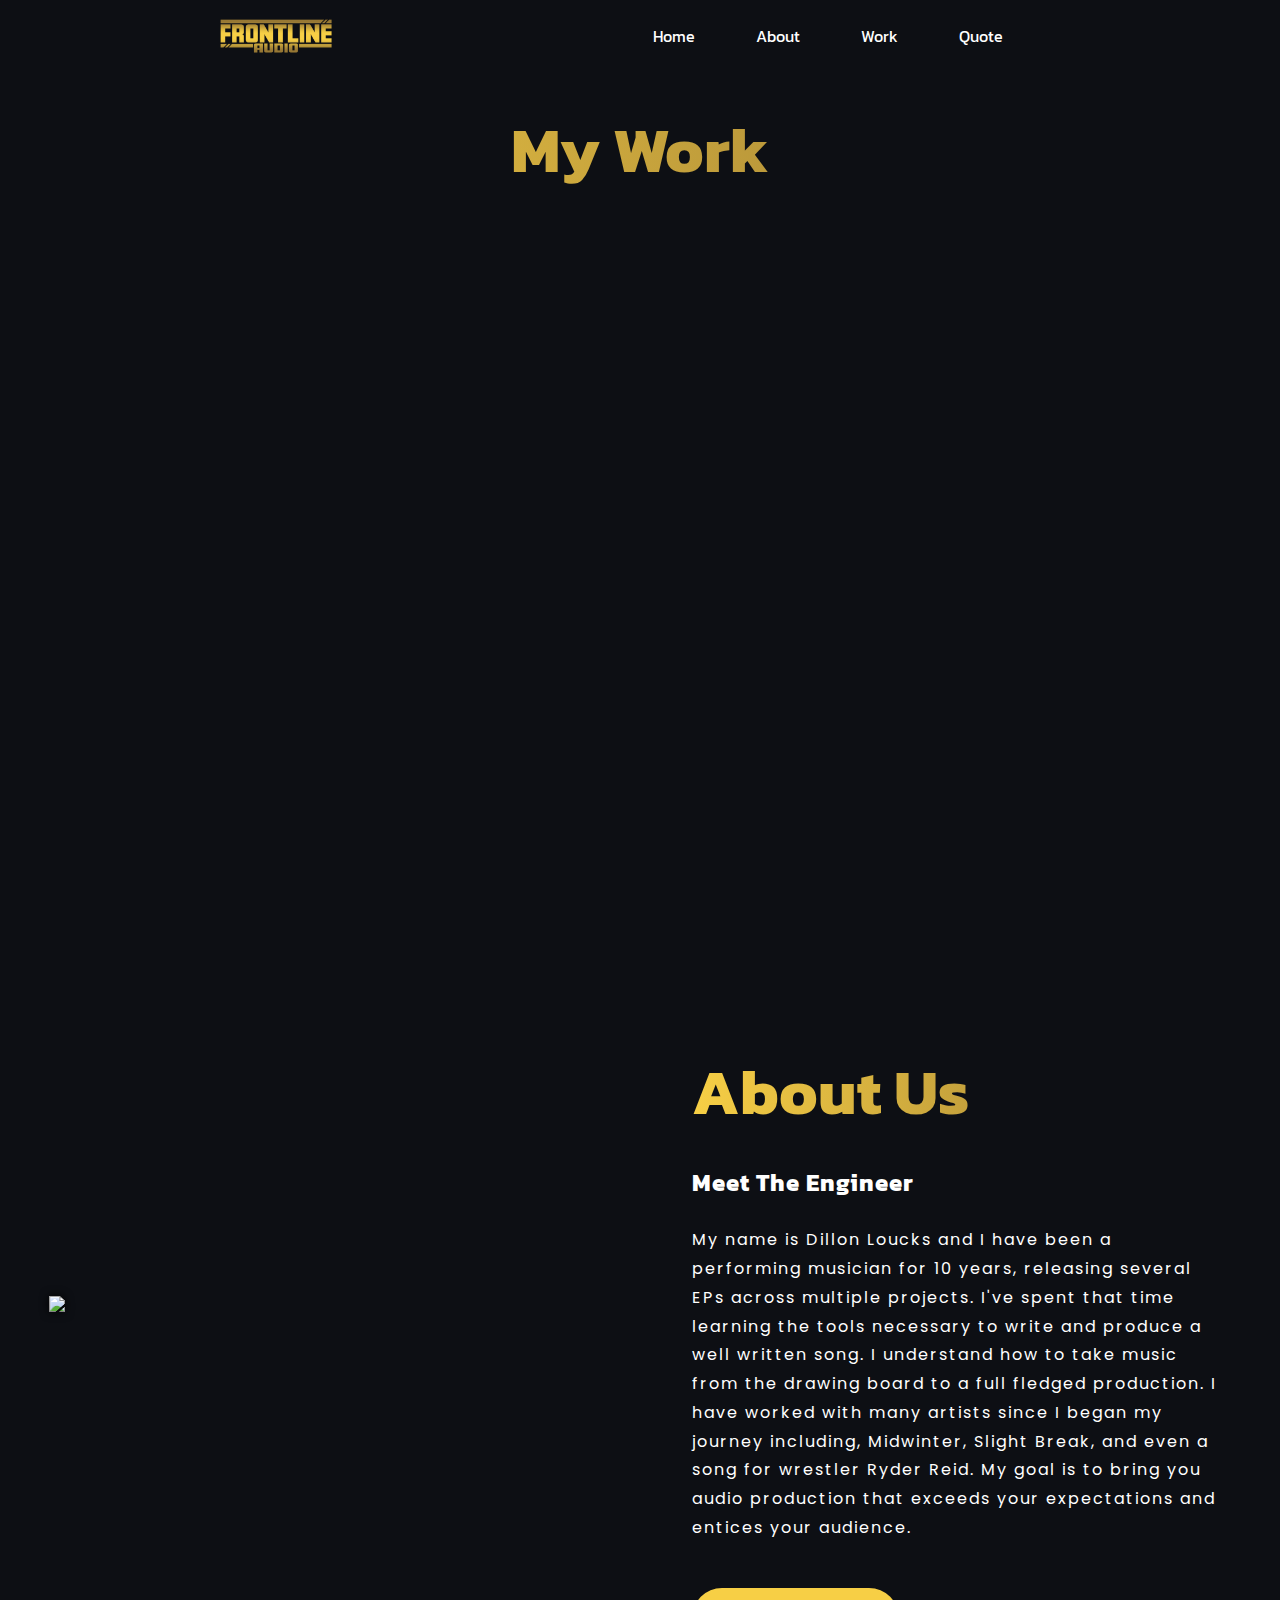
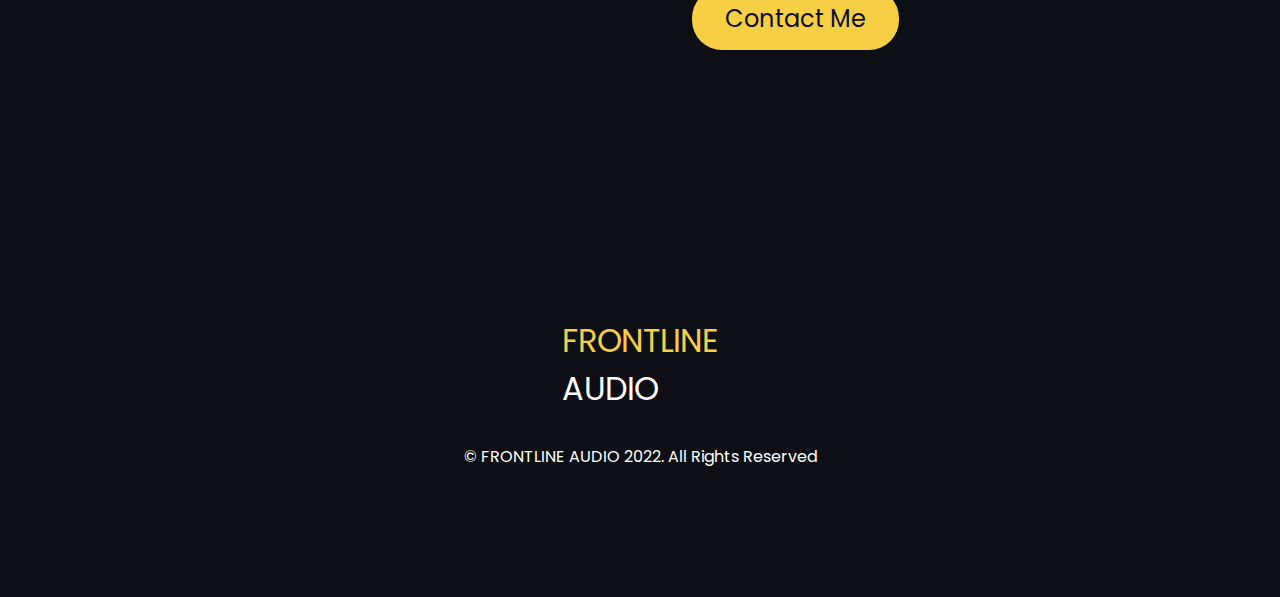
==== index.html @ 7cd92066 "I lied, another commit now I am done gn" ====
<!DOCTYPE html>
<html lang="en">
<head>
    <meta charset="UTF-8">
    <meta http-equiv="X-UA-Compatible" content="IE=edge">
    <meta name="viewport" content="width=device-width, initial-scale=1.0">
    <link rel="preconnect" href="https://fonts.googleapis.com">
    <link rel="preconnect" href="https://fonts.gstatic.com" crossorigin>
    <link href="https://fonts.googleapis.com/css2?family=Kanit:wght@600&family=Poppins:wght@600&display=swap" rel="stylesheet">
    <script src="https://kit.fontawesome.com/f3080e470c.js" crossorigin="anonymous"></script>
    <link rel="stylesheet" href="styles.css">
    <title>FRONTLINE AUDIO</title>
</head>
<body>

<div class="siteWrapper">

    <!-- NAVIGATION BAR -->
    <nav>
        <div class="logo">
            <img src="img/Logo-Gold.png" alt=""> 
        </div>
        <ul class="nav-links">
            <li><a href="#">Home</a></li>
            <li><a href="#">About</a></li>
            <li><a href="#">Work</a></li>
            <li><a href="#">Quote</a></li>
        </ul>
        <div class="burger">
            <div class="line1"></div>
            <div class="line2"></div>
            <div class="line3"></div>
        </div>
    </nav>

    <!-- WORK SECTION -->

    <section class="work">
        <div class="work-content">
            
            <div class="work-text">
                <h1>My Work</h1>
                <iframe width="560" height="315" src="https://www.youtube.com/embed/bazjl65GrHU" title="YouTube video player" frameborder="0" allow="accelerometer; autoplay; clipboard-write; encrypted-media; gyroscope; picture-in-picture" allowfullscreen></iframe>
                <iframe width="560" height="315" src="https://www.youtube.com/embed/kxU5h0COSYU" title="YouTube video player" frameborder="0" allow="accelerometer; autoplay; clipboard-write; encrypted-media; gyroscope; picture-in-picture" allowfullscreen></iframe>            
                <br>
                <iframe width="560" height="315" src="https://www.youtube.com/embed/M-7FI4ptH1g" title="YouTube video player" frameborder="0" allow="accelerometer; autoplay; clipboard-write; encrypted-media; gyroscope; picture-in-picture" allowfullscreen></iframe>
            </div> 
  
        </div>
    </section>





    
    <!-- ABOUT SECTION -->

    <section class="about">
        <div class="about-content">
            <img src="img/Headshot.png"> 
            <div class="about-text">
                <h1>About Us</h1>
                <h5>Meet The Engineer</h5>
                <p>My name is Dillon Loucks and I have been a performing musician for 10 years, releasing several EPs across multiple projects. I've spent that time learning the tools necessary to write and produce a well written song. I understand how to take music from the drawing board to a full fledged production. I have worked with many artists since I began my journey including, Midwinter, Slight Break, and even a song for wrestler Ryder Reid. My goal is to bring you audio production that exceeds your expectations and entices your audience.</p>
                <button class="contact-me">Contact Me</button>
            </div>
        </div>
    </section>





    <!-- FOOTER SECTION -->


    <div class="footer__container">

        <section class="social__media">
            <div class="social__media--wrap">
                <div class="footer__logo">
                    <a href="/" id="footerLogoFrontline">FRONTLINE</a>  
                    <a href="/" id="footerLogoAudio">AUDIO</a>
                </div>
                <p class="website__rights">© FRONTLINE AUDIO 2022. All Rights Reserved</p>
                <div class="social__icons">
                    <a href="/" class="social__icon--link" target="_blank">
                        <i class="fab fa-facebook"></i>
                    </a>
                    <a href="/" class="social__icon--link" target="_blank">
                        <i class="fab fa-instagram"></i>
                    </a>
                    <a href="/" class="social__icon--link" target="_blank">
                        <i class="fab fa-twitter"></i>
                    </a>
                </div>
            </div>
        </section>
    </div>




    <!-- <section class="footer">
        <div class="footer-content">
            <div class="footer-text">
                <div class="footerLogo">
                    <a href="/" id="footerLogo">FRONTLINE AUDIO</a>
                </div>
    
                <p class="website__rights">© FRONTLINE AUDIO 2022. All Rights Reserved</p>
    
                <div class="social__icons">
                    <a href="/" class="social__icon--link" target="_blank">
                        <i class="fab fa-facebook"></i>
                    </a>
                    <a href="/" class="social__icon--link" target="_blank">
                        <i class="fab fa-instagram"></i>
                    </a>
                    <a href="/" class="social__icon--link" target="_blank">
                        <i class="fab fa-twitter"></i>
                    </a>
                </div>
            </div>
        </div>
    </section> -->






    <script src="app.js"></script>



</div>
</body>
</html>
---- styles.css ----
/* define colors */

:root {
    --black: #0A0A0A;
    --grey: #151515;
    --light-grey: #2c2c2c;
    --gold: #f7cf45; 
    --dark-blue: #0d0f14;
    --pink: #cb356b;
}


/* -------------------------------------------------------- */
/* CSS RESET                                                */
/* -------------------------------------------------------- */



/* This is to attempt to make the webpage look the same in every browser */

/* box sizing */
*,
*::before,
*::after {
    box-sizing: border-box;
}

/* margins */

body,
h1,
h2,
h3,
h4,
h5,
h6,
p,
figure,
picture {
    margin: 0;
}


/* set up the body */

body {
    line-height: 1.5;
    min-height: 100vh;
}

/* make images easier to work with */

img,
picture {
    max-width: 100%;
    display: block;
}

/* make form elements easier to work with */
input,
button,
textarea,
select {
    font: inherit;
}

/* remove animations for people who've turned them off */

@media (prefers-reduced-motion: reduce) {  
    *,
    *::before,
    *::after {
      animation-duration: 0.01ms !important;
      animation-iteration-count: 1 !important;
      transition-duration: 0.01ms !important;
      scroll-behavior: auto !important;
    }
}

/* -------------------------------------------------------- */
/* Navbar                                                   */
/* -------------------------------------------------------- */



.siteWrapper {
    overflow-x: hidden;
}


nav {
    display: flex;
    justify-content: space-evenly;
    align-items: center;
    min-height: 8vh;
    background-color: var(--dark-blue);
    font-family: 'Kanit', sans-serif;
}

.logo {
    width: 120px;
    cursor: pointer;
}

.nav-links {
    display: flex;
    justify-content: space-evenly;
    width: 40%;
    z-index: 9999;
}

.nav-links li {
    list-style: none;
}

.nav-links a {
    text-decoration: none;
    color: #fff;
    text-transform: upper;
    transition: all 0.3s ease;
}

.nav-links a:hover {
    color: var(--gold);

}

.burger {
    display: none;
    cursor: pointer;
}

.burger div {
    width: 25px;
    height: 3px;
    margin: 5px auto;
    transition: all 0.3s ease;
    background: #fff;
}


/* ipad size */
 @media screen and (max-width: 1024px){
        .nav-links {
            width: 60%;
        }
} 

/* mobile size */
@media screen and (max-width: 700px){

    .nav-links {
        position: absolute;
        right: 0px;
        height: 92vh;
        top: 6vh;
        background-color: var(--dark-blue);
        display: flex;
        flex-direction: column;
        width: 36%;
        transform: translateX(100%);
        transition: transform 0.5s ease-in;
        
    }
    .nav-links li {
         opacity: 0;
         width: 75%;
        }

    .burger {
        display: block;
        cursor: pointer;
    }

} 


.nav-active {
    transform: translateX(0%);
}

@keyframes navLinkFade {
    from{
        opacity: 0;
        transform: translateX(50px);
    }

    to{
        opacity: 1;
        transform: translateX(0px);
    }
}

.toggle .line1{
    transform: translateY(+8px) rotate(+45deg);
}

.toggle .line2{
    opacity: 0;
}

.toggle .line3{
    transform: translateY(-8px) rotate(-45deg);
}


/*-------------------*/
/* HERO SECTION      */
/*-------------------*/



@media screen and (max-width: 768px) {
    .hero__heading{
        font-size: 60px;
    }

    .hero__description {
        font-size: 40px;
    }
}





/*-------------------*/
/* WORK SECTION      */
/*-------------------*/

.work {
    background-color: #0d0f14;
    display: flex;
    flex-direction: column;
    justify-content: center;
    align-items: center;
    width: 100%;
    margin: 0 auto;
    height: 90%;
    text-align: center;
    padding: 30px; 
}

.work-text {
    max-width: 100%;
    padding: 0 10px;
}



.work-text h1 {
    font-size: 4rem;
    margin-bottom: 25px;
    text-transform: capitalize;
    font-family: 'Kanit', sans-serif;
    background: #F7CF45;  
    background: -webkit-linear-gradient(to right, #F7CF45 #977834);  
    background-image: linear-gradient(to right, #F7CF45, #977834);    
    background-size: 100%;
    -webkit-background-clip: text;
    background-clip: text;
    -moz-background-clip: text;
    -webkit-text-fill-color: transparent;
    -moz-text-fill-color: transparent;
}



/*-------------------*/
/* ABOUT SECTION     */
/*-------------------*/

.about {
    width: 100%;
    height: 100vh;
    background-color: #0d0f14;
    display: flex;
    justify-content: center;
    align-items: center;
}

.about .about-content img {
    position: relative;
    z-index: 1;
    height: auto;
    width: 600px;
    max-width: 100%;
    filter: drop-shadow(0px 0px 5px black);
    margin-bottom: 85px;
}

.about-text {
    width: 550px;
    max-width: 100%;
    padding: 0 10px;
}

.about-content {
    width: 1280px;
    max-width: 95%;
    margin: 0 auto;
    display: flex;
    flex-wrap: wrap;
    align-items: center;
    justify-content: space-around;
}

.about-text h1 {
    font-size: 4rem;
    margin-bottom: 25px;
    text-transform: capitalize;
    font-family: 'Kanit', sans-serif;
    background: #F7CF45;  
    background: -webkit-linear-gradient(to right, #F7CF45 #977834);  
    background-image: linear-gradient(to right, #F7CF45, #977834);    
    background-size: 100%;
    -webkit-background-clip: text;
    background-clip: text;
    -moz-background-clip: text;
    -webkit-text-fill-color: transparent;
    -moz-text-fill-color: transparent;
}

.about-text h5 {
    color: #fff;
    font-size: 1.5rem;
    font-family: 'Kanit', sans-serif;
    margin-bottom: 25px;
    text-transform: capitalize;
    letter-spacing: 1px;
}

.about-text p {
    font-family: 'Poppins', sans-serif;
    color: #fff;
    font-size: 1rem;
    line-height: 1.8rem;
    letter-spacing: 2px;
    margin-bottom: 45px;
}


.about-text button {
    position: relative;
    font-family: 'Poppins', sans-serif;
    background: #F7CF45;  
    color: var(--dark-blue);
    text-decoration: none;
    padding: 10px 30px;
    border-radius: 30px;
    border: solid transparent;
    font-size: 1.5rem;
    transition: all 0.3s ease;
}



.about-text button:hover {
    color: #cb356b;
    background-color: transparent;
    border: solid #cb356b ;
    cursor: pointer;
}

@media screen and (max-width: 1240px) {

    .about {
        width: 100%;
        height: auto;
        padding: 70px 0px;
    }

    .about .about-content img {
        width: 50%;
        height: auto;
    } 

    .work iframe {
        width: 500px;
        height: 281.25px;
    }
}



@media screen and (max-width: 1172px) {
    .about .about-content img {
        margin-bottom: 5px;
        max-width: 40%;
    }

    .work iframe {

        width: 400px;
        height: 225px;
    }
}



@media screen and (max-width: 650px) {
    .about .about-content img {
        margin-bottom: 10px;
    }
}

/*-------------------*/
/* FOOTER SECTION    */
/*-------------------*/


.footer__container {
    background-color: var(--dark-blue);
    padding: 5rem 0;
    display: flex;
    flex-direction: column;
    justify-content: center;
    align-items: center;
    font-family: "Poppins", sans-serif;
}

#footerLogoFrontline {
    color: var(--gold);
    display: flex;
    align-items: center;
    cursor: pointer;
    text-decoration: none;
    font-size: 2rem;
}

#footerLogoAudio {
    color: #fff;
    display: flex;
    align-items: center;
    cursor: pointer;
    text-decoration: none;
    font-size: 2rem;
}

.social__icon--link {
    color: #fff;
    font-size: 24px;
    transition: all 0.3s ease;
}

.social__icon--link:hover {
    color: var(--gold);

}

.social__media {
    width: 100%;
}

.social__media--wrap {
    display: flex;
    justify-content: space-between;
    align-items: center;
    width: 90%;
    max-width: 60%;
    margin: 40px auto 0 auto;
}

.social__icons  {
    display: flex;
    justify-content: space-between;
    align-items: center;
    width: 240px;
}

.website__rights {
    color: #fff;

}

@media screen and (max-width: 1400px) {

    .social__media--wrap {
        max-width: 100%;
    }


    #footerLogoAudio {
        margin-bottom: 2rem;
    }

    .website__rights {
        margin-bottom: 3rem;
    }

    .social__media--wrap {
        flex-direction: column;
    }

}

@media screen and (max-width: 480px) {

}
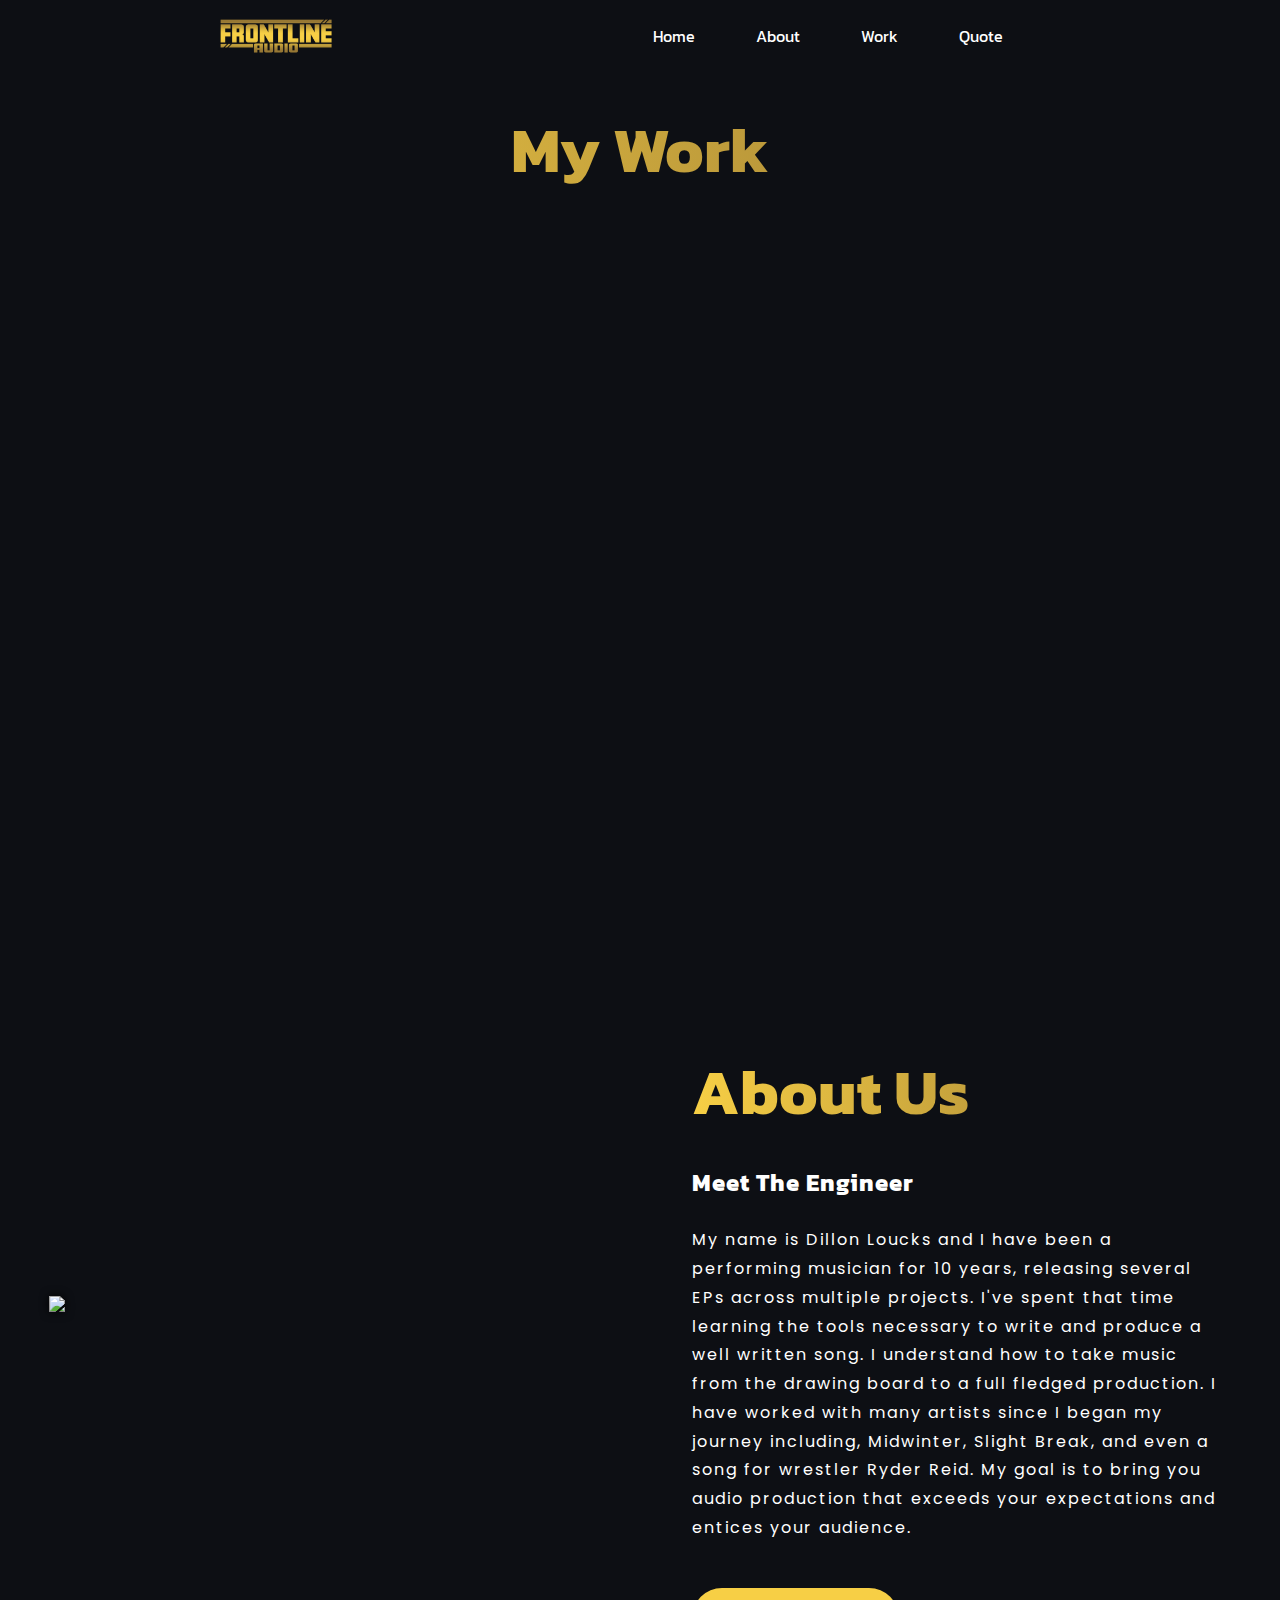
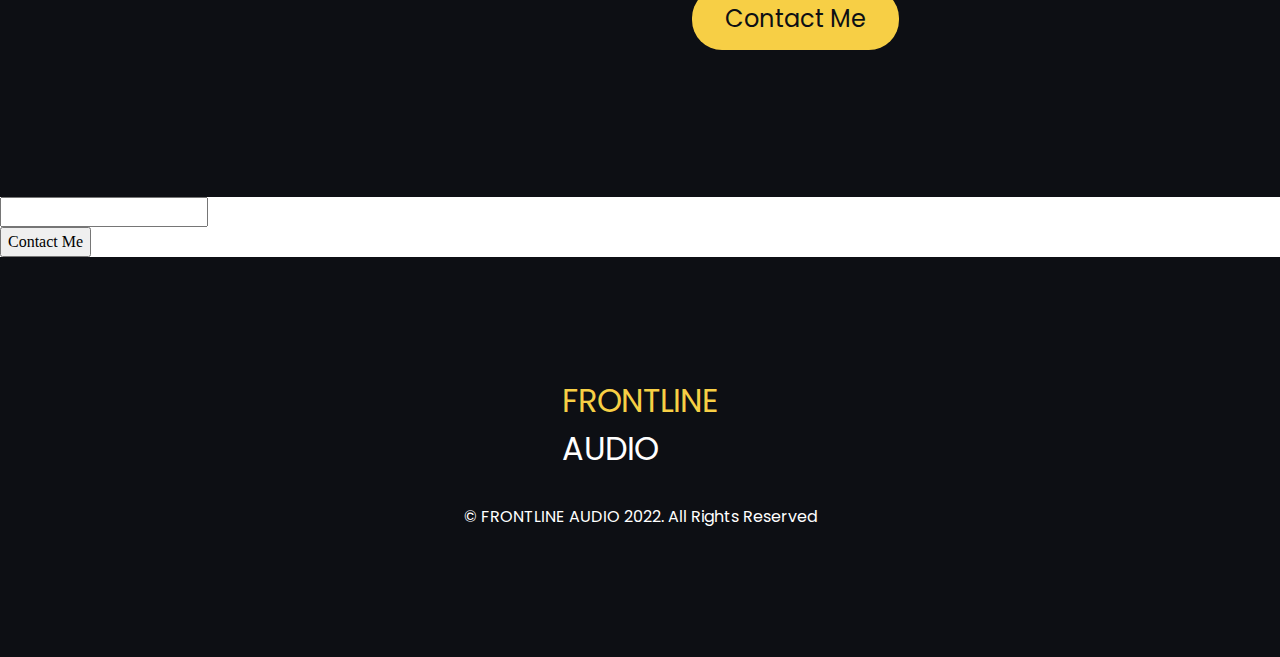
==== commit ad84bbbe: "form" ====
--- a/index.html
+++ b/index.html
@@ -68,7 +68,17 @@
         </div>
     </section>
 
+    <!-- CONTACT FORM -->
 
+
+    <section class="contact">
+        <form action="https://formsubmit.co/scooterfort@gmail.com" method="POST">
+            <!-- <input type="email" name="email" placeholder="Email Address" required> -->
+            <input type="hidden" name="_next" value="https://scooterfort.github.io/Frontline-Audio-Website/pages/thanks.html">
+            <input type="text" name="name" required><br>
+            <button type="submit">Contact Me</button>
+       </form>
+    </section>
 
 
 
--- a/styles.css
+++ b/styles.css
@@ -245,6 +245,22 @@
     max-width: 100%;
     padding: 0 10px;
 }
+
+.work-text2 {
+    display: grid;
+    grid-template-columns: 1fr 1fr;
+    max-width: 100%;
+    padding: 0 10px;
+}
+
+.work-text3 {
+    display: grid;
+    grid-template-columns: 1fr;
+    max-width: 100%;
+    padding: 0 10px;
+}
+
+
 
 
 
@@ -379,6 +395,8 @@
         width: 500px;
         height: 281.25px;
     }
+
+    
 }
 
 
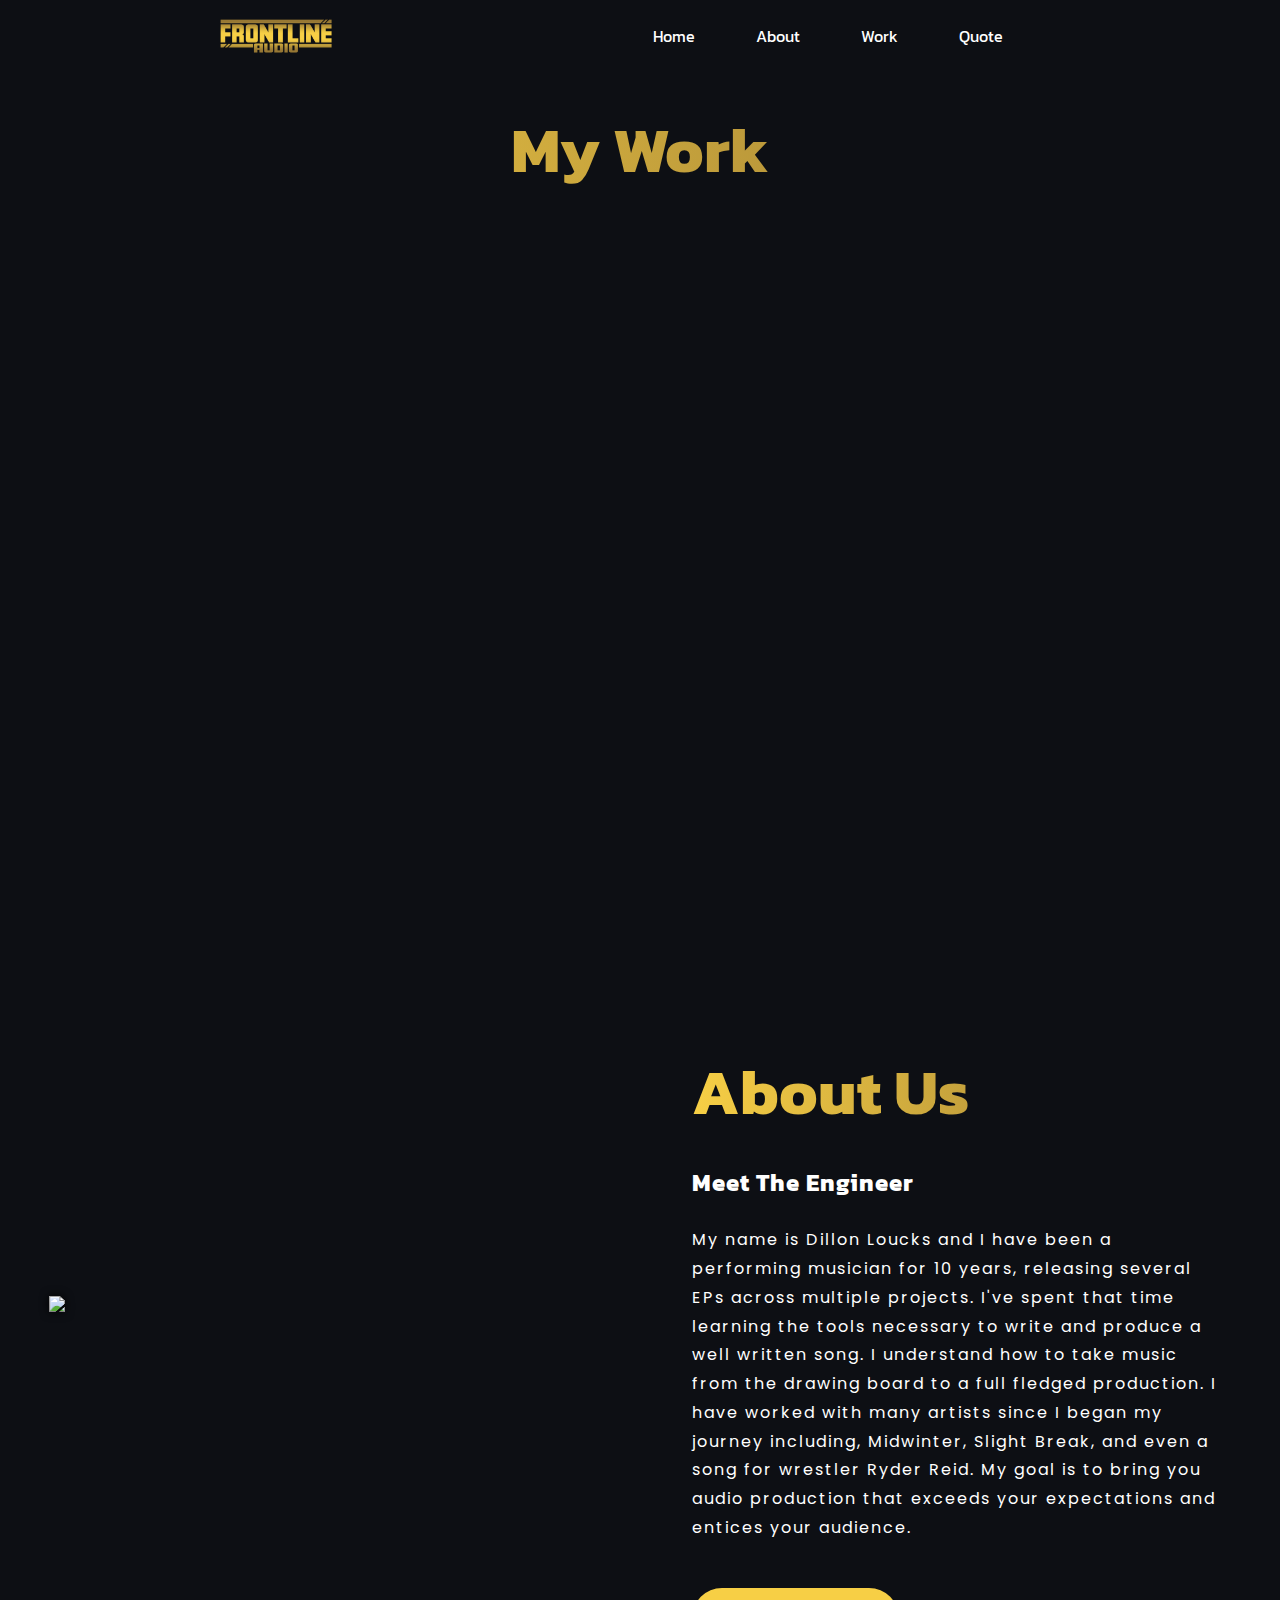
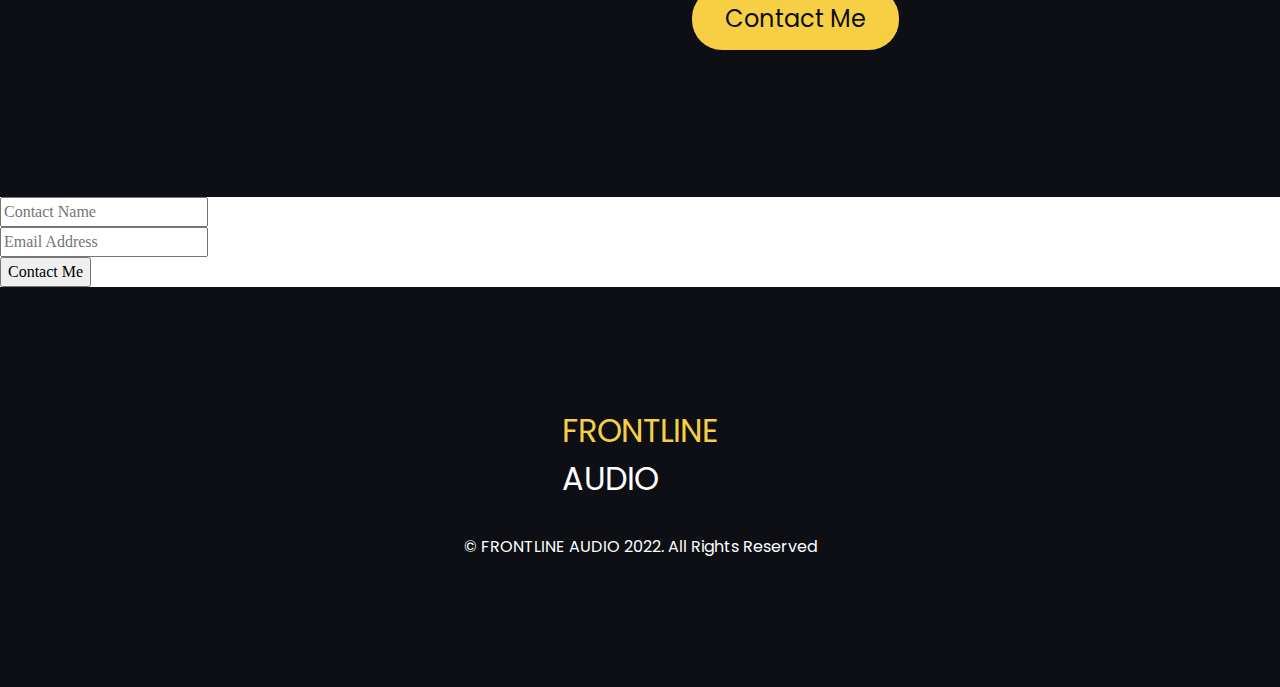
==== commit 3b10b54a: "form update" ====
--- a/index.html
+++ b/index.html
@@ -73,10 +73,13 @@
 
     <section class="contact">
         <form action="https://formsubmit.co/scooterfort@gmail.com" method="POST">
-            <!-- <input type="email" name="email" placeholder="Email Address" required> -->
+            <input type="text" name="name" placeholder="Contact Name" required><br>
+            <input type="email" name="email" placeholder="Email Address" required><br> 
+            <button type="submit">Contact Me</button>
+
+
             <input type="hidden" name="_next" value="https://scooterfort.github.io/Frontline-Audio-Website/pages/thanks.html">
-            <input type="text" name="name" required><br>
-            <button type="submit">Contact Me</button>
+            <input type="hidden" name="_subject" value="New Form Submission!">
        </form>
     </section>
 
--- a/styles.css
+++ b/styles.css
@@ -514,4 +514,79 @@
 
 @media screen and (max-width: 480px) {
 
-}+}
+
+
+
+
+
+/*---------------------------*/
+/* THANKS SUBMIT SECTION     */
+/*---------------------------*/
+
+.thanks {
+    width: 100%;
+    height: 100vh;
+    background-color: #0d0f14;
+    display: flex;
+    justify-content: center;
+    align-items: center;
+    text-align: center;
+    overflow-x: hidden;
+}
+
+
+.thanks-text {
+    width: 550px;
+    max-width: 100%;
+    padding: 0 10px;
+}
+
+.thanks-content {
+    width: 100%;
+    max-width: 100%;
+    margin: 0 auto;
+    display: flex;
+    flex-wrap: wrap;
+    align-items: center;
+    justify-content: space-around;
+    text-align: center;
+}
+
+.thanks-text h1 {
+    font-size: 3rem;
+    margin-bottom: 25px;
+    text-transform: capitalize;
+    font-family: 'Kanit', sans-serif;
+    background: #F7CF45;  
+    background: -webkit-linear-gradient(to right, #F7CF45 #977834);  
+    background-image: linear-gradient(to right, #F7CF45, #977834);    
+    background-size: 100%;
+    -webkit-background-clip: text;
+    background-clip: text;
+    -moz-background-clip: text;
+    -webkit-text-fill-color: transparent;
+    -moz-text-fill-color: transparent;
+}
+
+
+.thanks-text p {
+    font-family: 'Poppins', sans-serif;
+    color: #fff;
+    font-size: 1rem;
+    line-height: 1.8rem;
+    letter-spacing: 2px;
+    margin-bottom: 45px;
+}
+
+
+
+@media screen and (max-width: 1240px) {
+
+    .thanks {
+        width: 100%;
+        height: auto;
+        padding: 70px 0px;
+    }
+
+}
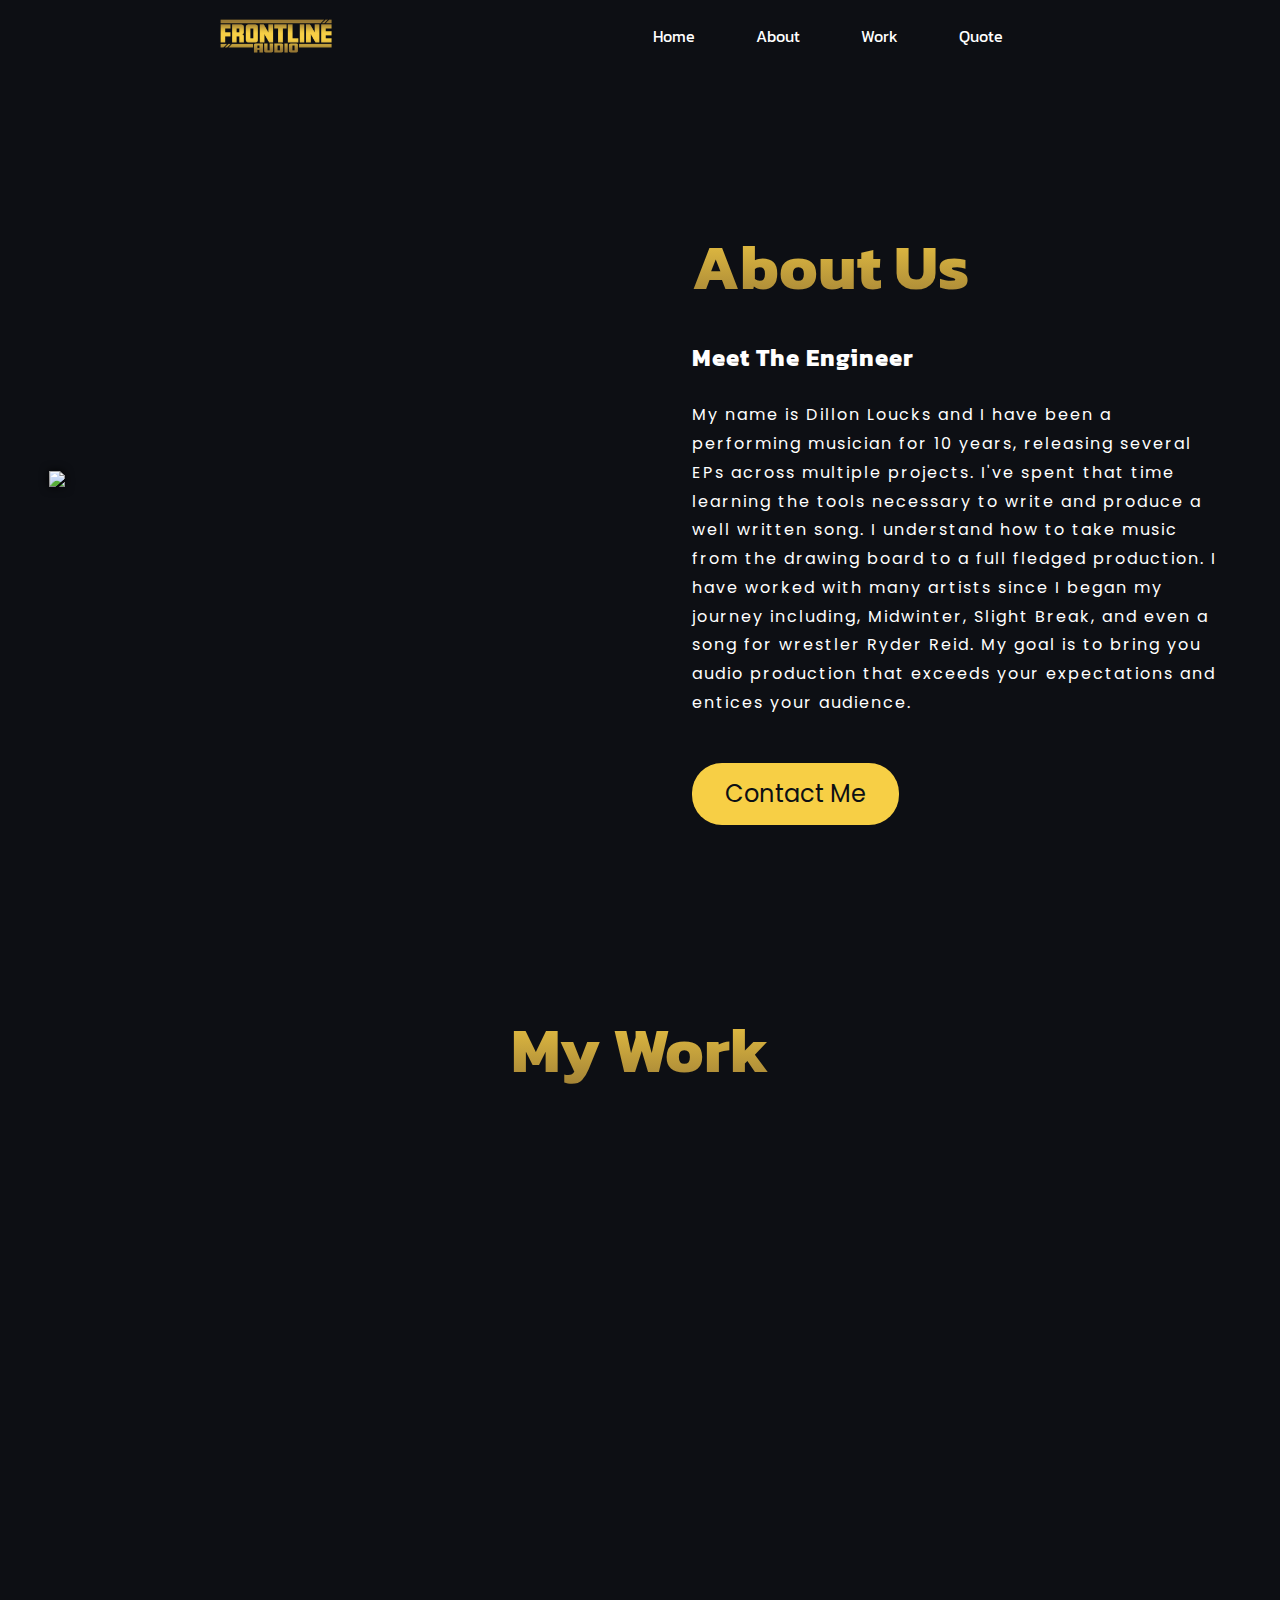
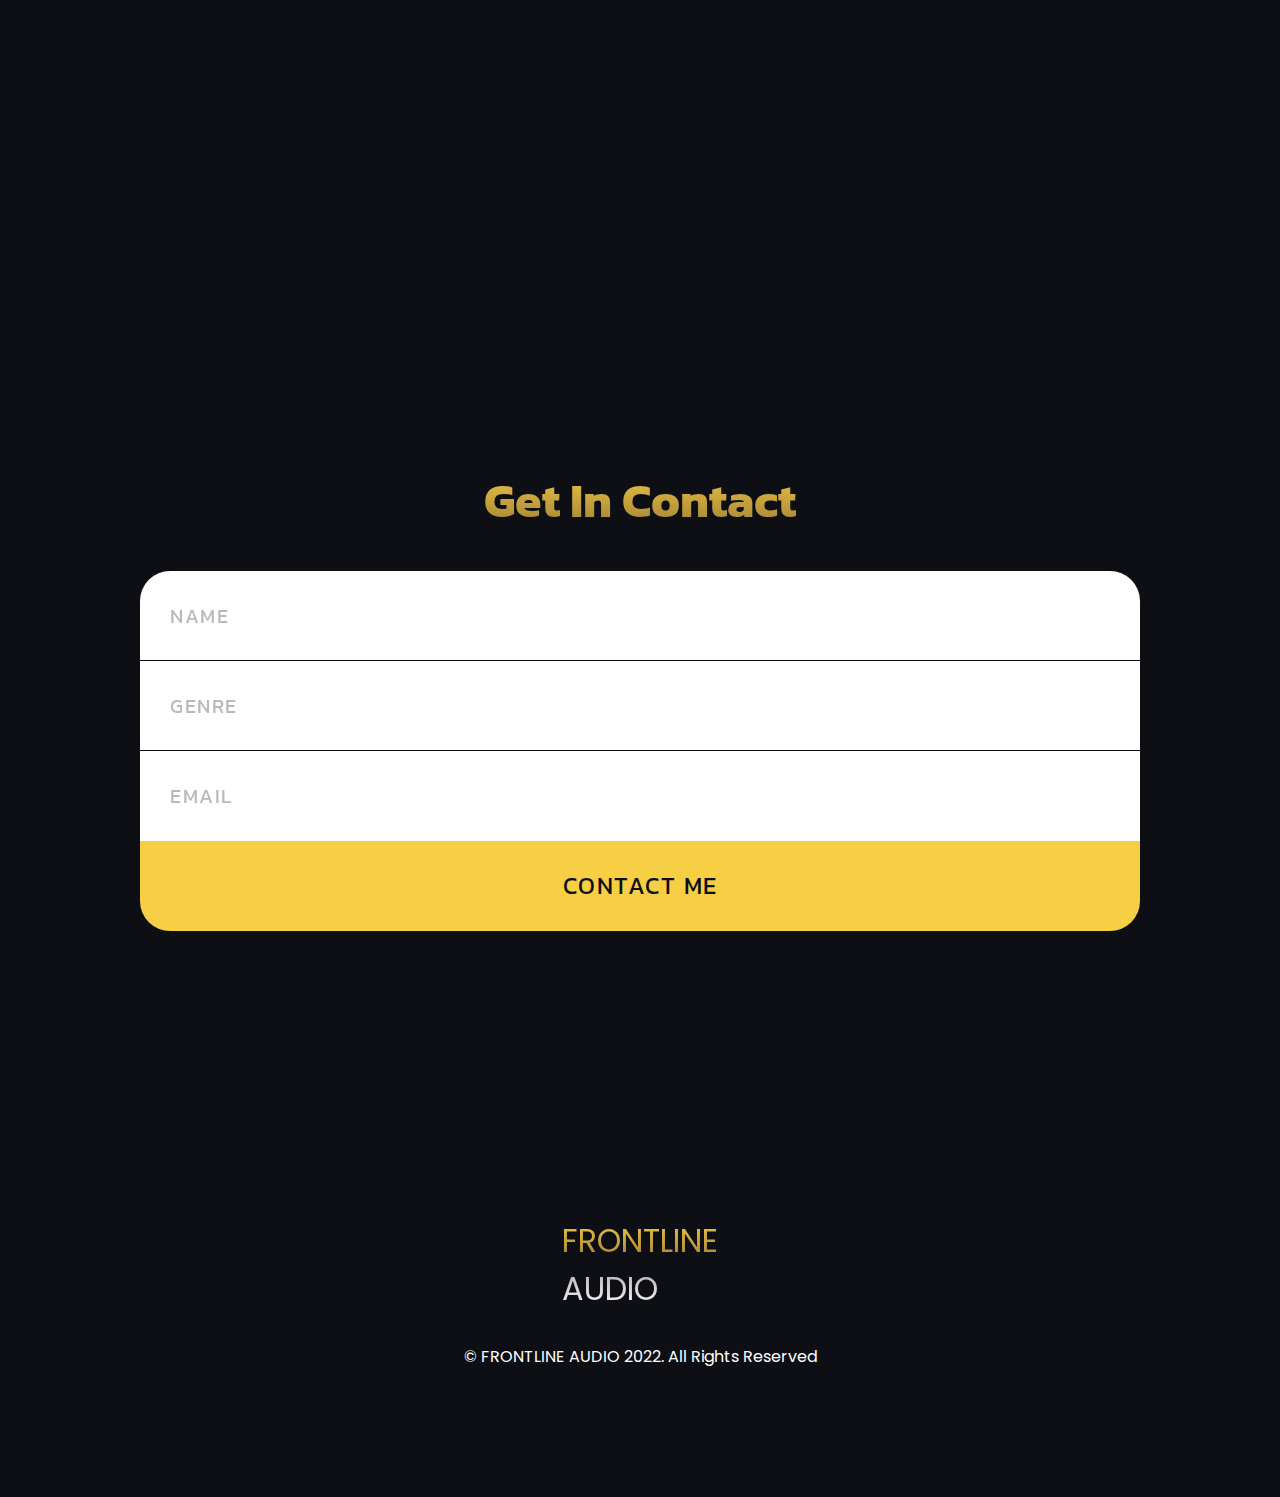
==== commit 4d50c10a: "front end form done, needs back end" ====
--- a/index.html
+++ b/index.html
@@ -33,6 +33,25 @@
         </div>
     </nav>
 
+
+        <!-- ABOUT SECTION -->
+
+        <section class="about">
+            <div class="about-content">
+                <img src="img/Headshot.png"> 
+                <div class="about-text">
+                    <h1>About Us</h1>
+                    <h5>Meet The Engineer</h5>
+                    <p>My name is Dillon Loucks and I have been a performing musician for 10 years, releasing several EPs across multiple projects. I've spent that time learning the tools necessary to write and produce a well written song. I understand how to take music from the drawing board to a full fledged production. I have worked with many artists since I began my journey including, Midwinter, Slight Break, and even a song for wrestler Ryder Reid. My goal is to bring you audio production that exceeds your expectations and entices your audience.</p>
+                    <button class="contact-me">Contact Me</button>
+                </div>
+            </div>
+        </section>
+
+
+
+
+
     <!-- WORK SECTION -->
 
     <section class="work">
@@ -50,28 +69,10 @@
     </section>
 
 
-
-
-
-    
-    <!-- ABOUT SECTION -->
-
-    <section class="about">
-        <div class="about-content">
-            <img src="img/Headshot.png"> 
-            <div class="about-text">
-                <h1>About Us</h1>
-                <h5>Meet The Engineer</h5>
-                <p>My name is Dillon Loucks and I have been a performing musician for 10 years, releasing several EPs across multiple projects. I've spent that time learning the tools necessary to write and produce a well written song. I understand how to take music from the drawing board to a full fledged production. I have worked with many artists since I began my journey including, Midwinter, Slight Break, and even a song for wrestler Ryder Reid. My goal is to bring you audio production that exceeds your expectations and entices your audience.</p>
-                <button class="contact-me">Contact Me</button>
-            </div>
-        </div>
-    </section>
-
     <!-- CONTACT FORM -->
 
 
-    <section class="contact">
+    <!-- <section class="contact">
         <form action="https://formsubmit.co/scooterfort@gmail.com" method="POST">
             <input type="text" name="name" placeholder="Contact Name" required><br>
             <input type="email" name="email" placeholder="Email Address" required><br> 
@@ -81,7 +82,39 @@
             <input type="hidden" name="_next" value="https://scooterfort.github.io/Frontline-Audio-Website/pages/thanks.html">
             <input type="hidden" name="_subject" value="New Form Submission!">
        </form>
-    </section>
+    </section> -->
+
+
+
+
+    <section class="contact">
+        <h1>get in contact</h1> 
+        <form action="https://formsubmit.co/scooterfort@gmail.com" class="form" method="POST">
+
+            <input type="hidden" name="_captcha" value="false">
+
+            <div class="form-item">
+                <input type="text" class="form-input" placeholder="Name" aria-label="first-name">
+            </div>
+
+            <div class="form-item">
+                <input type="text" class="form-input" placeholder="Genre" aria-label="genre">
+            </div>
+
+            <div class="form-item">
+                <input type="email" class="form-input" placeholder="Email" aria-label="email">
+            </div>
+            <button class="form-button" type="submit">Contact Me</button>
+
+
+            <input type="hidden" name="_next" value="https://scooterfort.github.io/Frontline-Audio-Website/pages/thanks.html">
+            <input type="hidden" name="_subject" value="New Form Submission!">
+        </form>
+    </section> 
+
+
+
+
 
 
 
--- a/styles.css
+++ b/styles.css
@@ -270,8 +270,8 @@
     text-transform: capitalize;
     font-family: 'Kanit', sans-serif;
     background: #F7CF45;  
-    background: -webkit-linear-gradient(to right, #F7CF45 #977834);  
-    background-image: linear-gradient(to right, #F7CF45, #977834);    
+    background: -webkit-linear-gradient(to bottom, #F7CF45 #977834);  
+    background-image: linear-gradient(to bottom, #F7CF45, #977834);    
     background-size: 100%;
     -webkit-background-clip: text;
     background-clip: text;
@@ -327,8 +327,8 @@
     text-transform: capitalize;
     font-family: 'Kanit', sans-serif;
     background: #F7CF45;  
-    background: -webkit-linear-gradient(to right, #F7CF45 #977834);  
-    background-image: linear-gradient(to right, #F7CF45, #977834);    
+    background: -webkit-linear-gradient(to bottom, #F7CF45 #977834);  
+    background-image: linear-gradient(to bottom, #F7CF45, #977834);    
     background-size: 100%;
     -webkit-background-clip: text;
     background-clip: text;
@@ -396,6 +396,8 @@
         height: 281.25px;
     }
 
+
+
     
 }
 
@@ -422,6 +424,139 @@
     }
 }
 
+
+
+/*---------------------------*/
+/* THANKS SUBMIT SECTION     */
+/*---------------------------*/
+
+/* remove the ugly stock focus highlights */
+input:focus,
+select:focus,
+textarea:focus,
+button:focus {
+    outline: none;
+}
+
+
+.contact {
+    width: 100%;
+    height: 100vh;
+    background-color: #0d0f14;
+    display: flex;
+    flex-direction: column;
+    justify-content: center;
+    align-items: center;
+    text-align: center;
+    overflow-x: hidden;
+    font-family: 'Kanit', sans-serif;
+}
+
+.form {
+    display: flex;
+    flex-direction: column;
+    border-radius: 30px;
+    overflow: hidden;
+    width: 80%;
+    max-width: 1000px;
+    border: 0;
+}
+
+.form-input, .form-button {
+    font-family: inherit;
+    text-transform: uppercase;
+    font-size: 20px;
+    letter-spacing: 1.5px;
+    border: 0;
+    background-color: #fff;
+}
+
+.form-input::placeholder {
+    opacity: 0.5;
+}
+
+.form-input {
+    padding: 1.5em;
+    width: 100%;
+}
+
+.form-input:focus::placeholder {
+    color: var(--pink);
+    opacity: 0.85;
+}
+
+.form-item:nth-of-type(1) {
+    position: relative;
+}
+
+.form-item:nth-of-type(2) {
+    position: relative;
+}
+
+.form-item:nth-of-type(3) {
+    position: relative;
+}
+
+.form-item:nth-of-type(1)::after {
+    content: '';
+    position: absolute;
+    right: 0;
+    left: 0;
+    bottom: 0;
+    height: 1px;
+    background-color: var(--dark-blue);
+}
+
+.form-item:nth-of-type(2)::after {
+    content: '';
+    position: absolute;
+    right: 0;
+    left: 0;
+    bottom: 0;
+    height: 1px;
+    background-color: var(--dark-blue);
+}
+
+.contact h1 {
+    font-size: 3rem;
+    margin-top: 100px;
+    margin-bottom: 35px;
+    text-transform: capitalize;
+    font-family: 'Kanit', sans-serif;
+    background: #F7CF45;  
+    background: -webkit-linear-gradient(to bottom, #F7CF45 #977834);  
+    background-image: linear-gradient(to bottom, #F7CF45, #977834);    
+    background-size: 100%;
+    -webkit-background-clip: text;
+    background-clip: text;
+    -moz-background-clip: text;
+    -webkit-text-fill-color: transparent;
+    -moz-text-fill-color: transparent;
+}
+
+
+.form-button {
+    background-color: var(--gold);
+    color: var(--dark-blue);
+    padding: 1em 2em;
+    font-size: 1.5rem;
+    border: solid transparent;
+    transition: all 0.3s ease;
+    
+
+}
+
+.form-button:hover {
+    color: #cb356b;
+    background-color: transparent;
+    border: solid #cb356b ;
+    cursor: pointer;
+    border-bottom-left-radius: 30px;
+    border-bottom-right-radius: 30px;
+    overflow: hidden;
+}
+
+
 /*-------------------*/
 /* FOOTER SECTION    */
 /*-------------------*/
@@ -438,7 +573,15 @@
 }
 
 #footerLogoFrontline {
-    color: var(--gold);
+    background: #F7CF45;  
+    background: -webkit-linear-gradient(to bottom, #F7CF45 #977834);  
+    background-image: linear-gradient(to bottom, #F7CF45, #977834);    
+    background-size: 100%;
+    -webkit-background-clip: text;
+    background-clip: text;
+    -moz-background-clip: text;
+    -webkit-text-fill-color: transparent;
+    -moz-text-fill-color: transparent;
     display: flex;
     align-items: center;
     cursor: pointer;
@@ -447,7 +590,15 @@
 }
 
 #footerLogoAudio {
-    color: #fff;
+    background: #fff;  
+    background: -webkit-linear-gradient(to top, #fff rgb(31, 31, 31));  
+    background-image: linear-gradient(to top, #fff, rgb(171, 171, 171));    
+    background-size: 100%;
+    -webkit-background-clip: text;
+    background-clip: text;
+    -moz-background-clip: text;
+    -webkit-text-fill-color: transparent;
+    -moz-text-fill-color: transparent;
     display: flex;
     align-items: center;
     cursor: pointer;
@@ -559,8 +710,8 @@
     text-transform: capitalize;
     font-family: 'Kanit', sans-serif;
     background: #F7CF45;  
-    background: -webkit-linear-gradient(to right, #F7CF45 #977834);  
-    background-image: linear-gradient(to right, #F7CF45, #977834);    
+    background: -webkit-linear-gradient(to bottom, #F7CF45 #977834);  
+    background-image: linear-gradient(to bottom, #F7CF45, #977834);    
     background-size: 100%;
     -webkit-background-clip: text;
     background-clip: text;
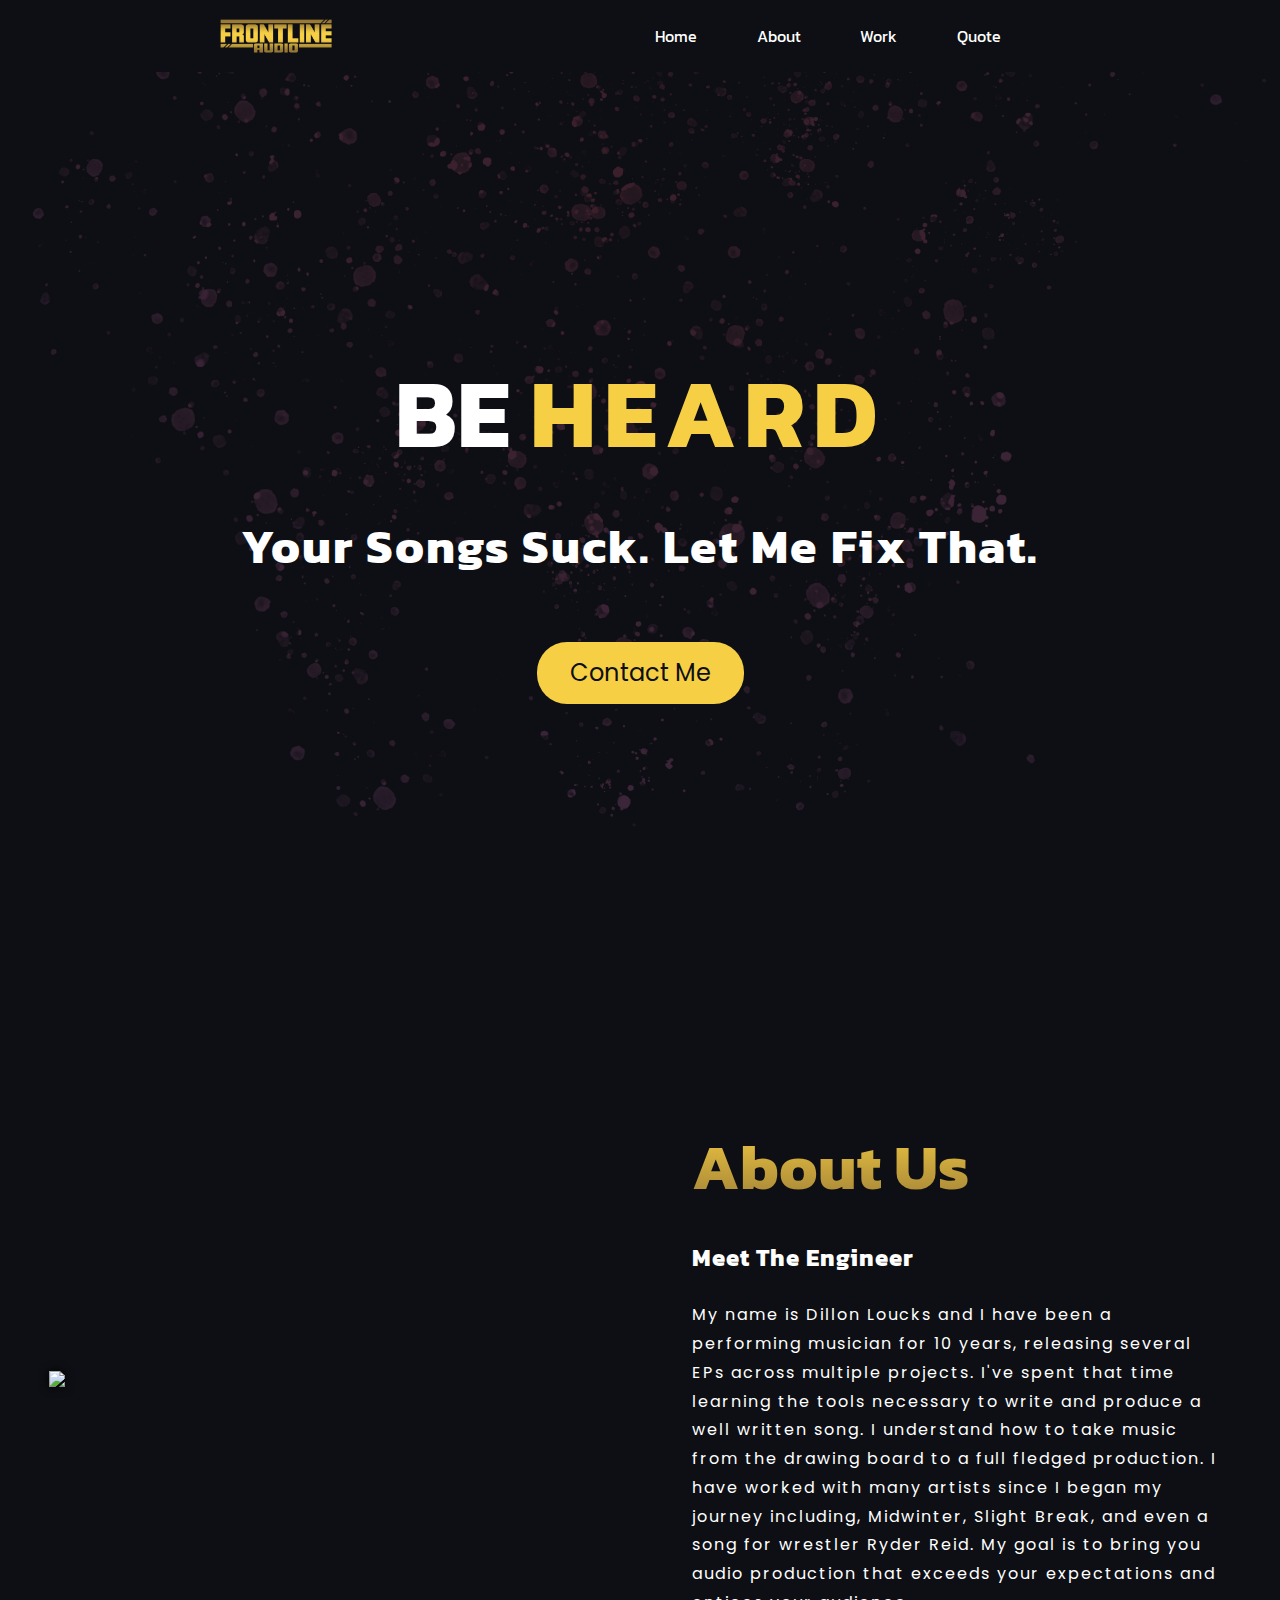
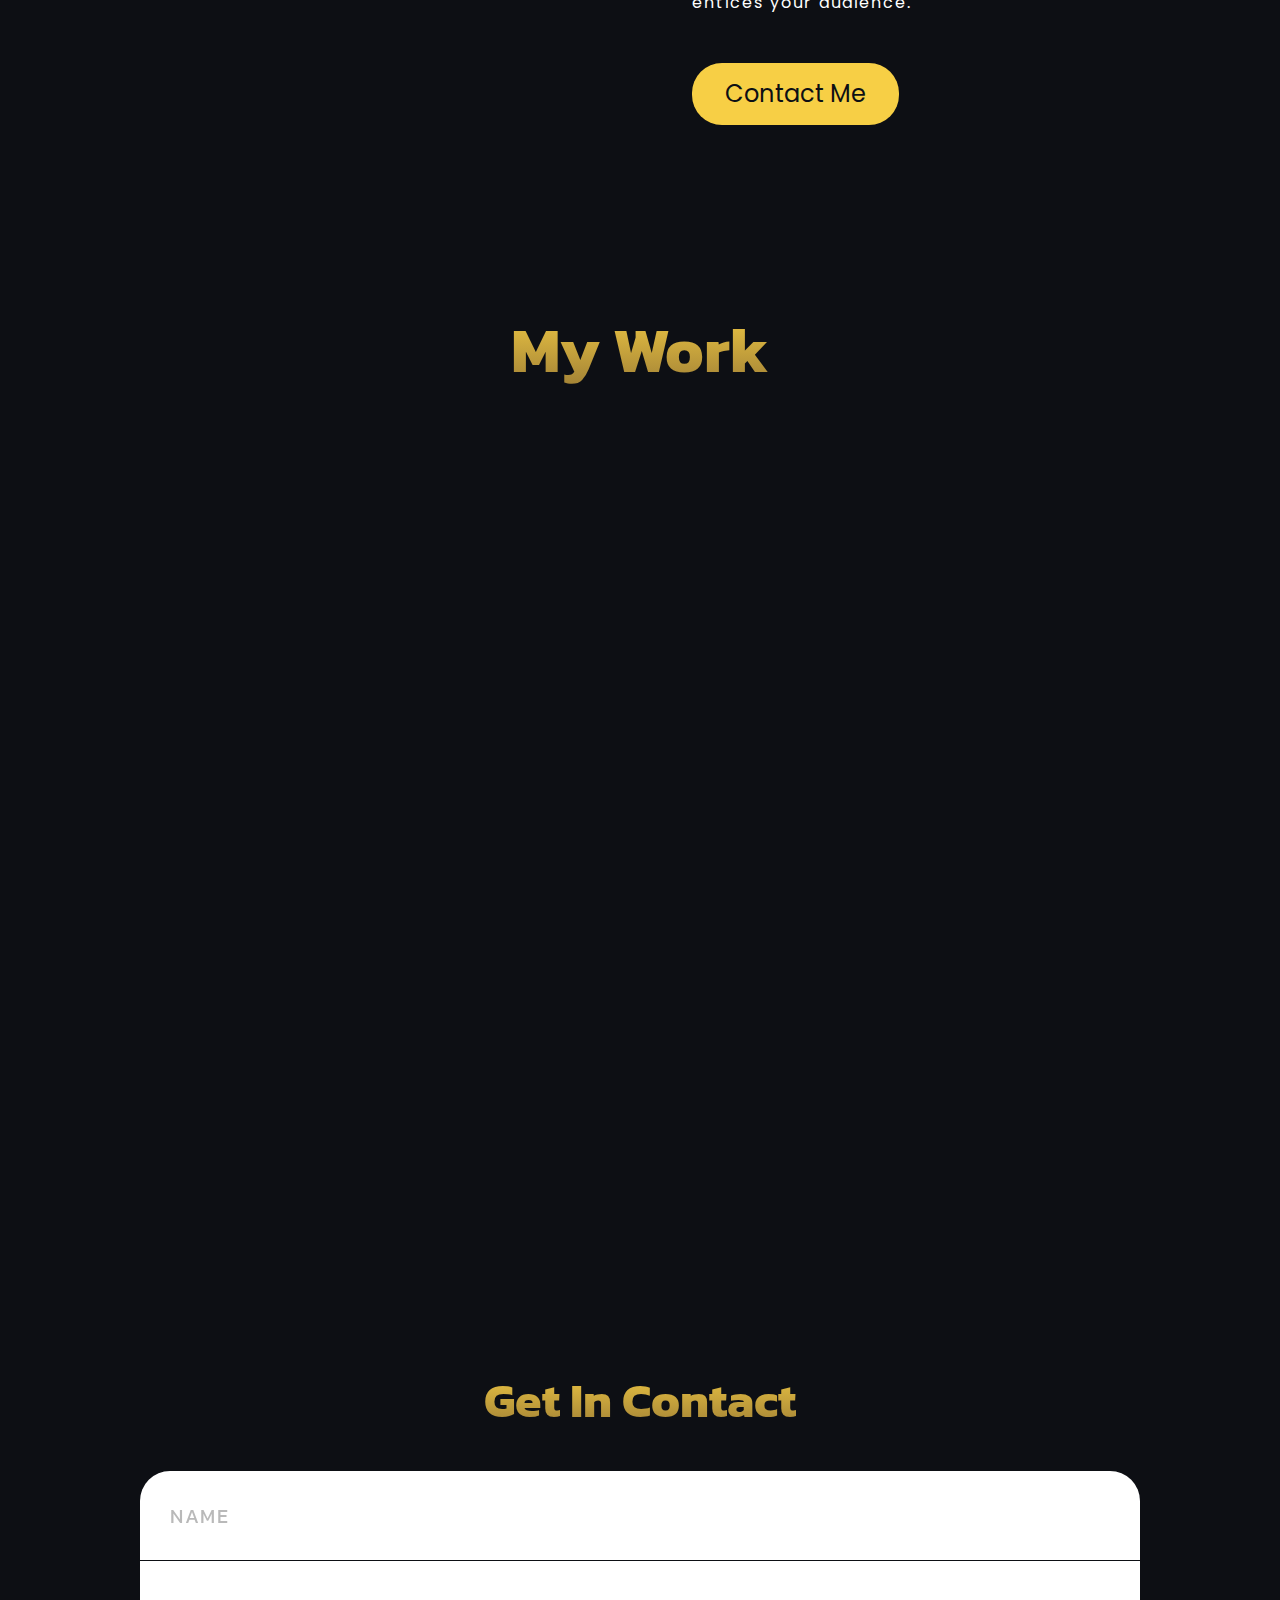
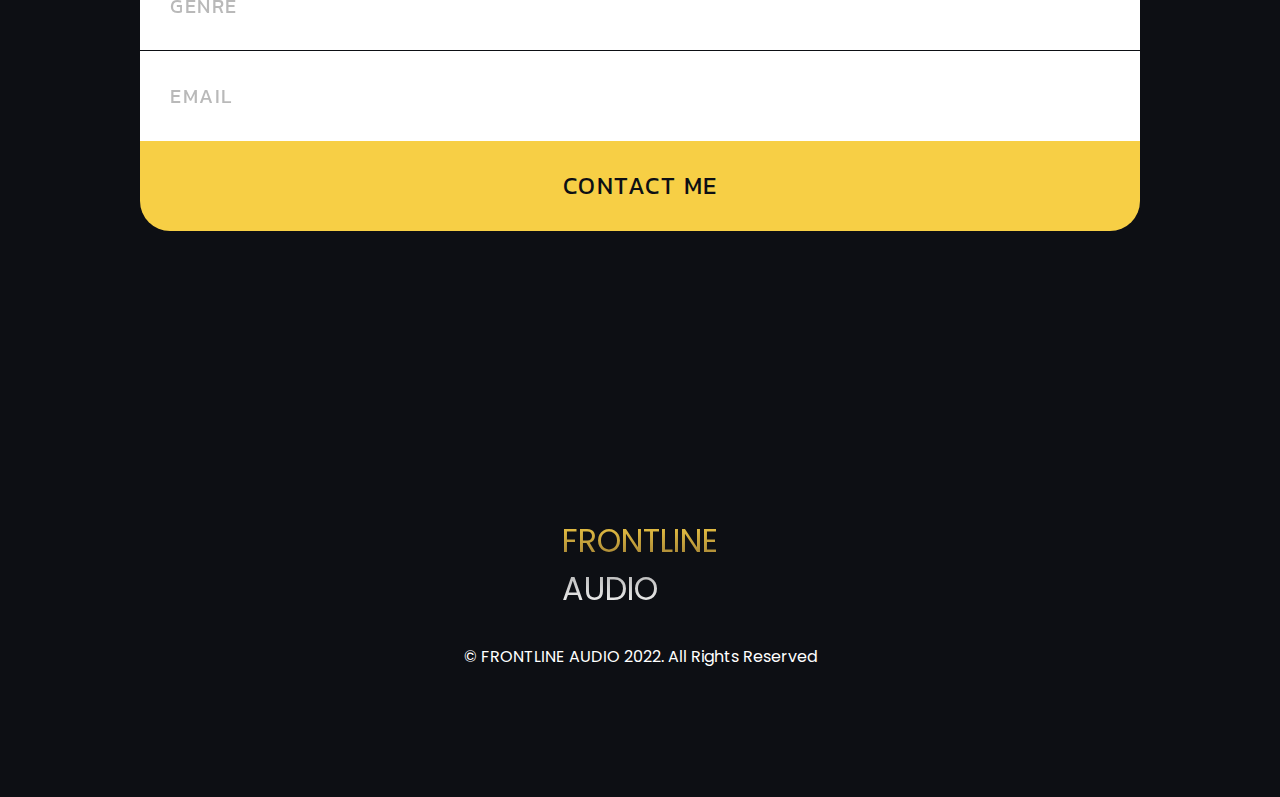
==== commit 6eac2296: "hero section added" ====
--- a/index.html
+++ b/index.html
@@ -34,6 +34,20 @@
     </nav>
 
 
+        <!-- HERO SECTION -->
+
+        <section class="hero">
+            <div class="hero-content" id="parallax">
+                <div class="hero-text">
+                    <h1>BE <span>HEARD</span></h1>
+                    <h5>Your songs suck. Let me fix that.</h5>
+                    <button class="contact-me">Contact Me</button>
+                </div>
+            </div>
+        </section>
+
+
+
         <!-- ABOUT SECTION -->
 
         <section class="about">
--- a/styles.css
+++ b/styles.css
@@ -46,6 +46,7 @@
 body {
     line-height: 1.5;
     min-height: 100vh;
+
 }
 
 /* make images easier to work with */
@@ -82,8 +83,9 @@
 /* -------------------------------------------------------- */
 
 
-
+/* make it so you can't scroll horizontally */
 .siteWrapper {
+    position: relative;
     overflow-x: hidden;
 }
 
@@ -107,6 +109,9 @@
     justify-content: space-evenly;
     width: 40%;
     z-index: 9999;
+    border: solid 3px transparent;
+    border-top-left-radius: 30px;
+    border-bottom-left-radius: 30px;
 }
 
 .nav-links li {
@@ -143,6 +148,7 @@
  @media screen and (max-width: 1024px){
         .nav-links {
             width: 60%;
+
         }
 } 
 
@@ -157,14 +163,15 @@
         background-color: var(--dark-blue);
         display: flex;
         flex-direction: column;
-        width: 36%;
+        width: 26%;
         transform: translateX(100%);
         transition: transform 0.5s ease-in;
+        border: solid 3px var(--pink);
         
     }
     .nav-links li {
          opacity: 0;
-         width: 75%;
+         width: 90%;
         }
 
     .burger {
@@ -209,17 +216,100 @@
 /*-------------------*/
 
 
-
-@media screen and (max-width: 768px) {
-    .hero__heading{
-        font-size: 60px;
-    }
-
-    .hero__description {
-        font-size: 40px;
-    }
-}
-
+#parallax {
+    width: 100%;
+    height: 100vh;
+    background-color: #0d0f14;
+    background-image: url("img/spatter-2.png");
+    background-size: cover;
+    background-position: center;
+    display: flex;
+    justify-content: center;
+    align-items: center;
+    text-align: center;
+}
+
+
+.hero-content {
+    width: 100%;
+    margin: 0 auto;
+    display: flex;
+    flex-wrap: wrap;
+    align-items: center;
+    justify-content: space-around; 
+} 
+
+.hero-text h1 {
+    font-size: 6rem;
+    margin-bottom: 25px;
+    text-transform: capitalize;
+    font-family: 'Kanit', sans-serif;
+    color: white;
+}
+
+.hero-text span {
+    letter-spacing: 0.5rem;
+    font-size: 6rem;
+    margin-bottom: 25px;
+    text-transform: capitalize;
+    font-family: 'Kanit', sans-serif;
+    color: var(--gold);
+}
+
+.hero-text h5 {
+    color: #fff;
+    font-size: 3rem;
+    font-family: 'Kanit', sans-serif;
+    margin-bottom: 60px;
+    text-transform: capitalize;
+    letter-spacing: 2px;
+}
+
+
+.hero-text button {
+    position: relative;
+    font-family: 'Poppins', sans-serif;
+    background: #F7CF45;  
+    color: var(--dark-blue);
+    text-decoration: none;
+    padding: 10px 30px;
+    border-radius: 30px;
+    border: solid transparent;
+    font-size: 1.5rem;
+    transition: all 0.3s ease;
+}
+
+
+
+.hero-text button:hover {
+    color: #cb356b;
+    background-color: transparent;
+    border: solid #cb356b ;
+    cursor: pointer;
+}
+
+
+
+
+
+
+
+
+@media screen and (max-width: 1240px) {
+
+}
+
+
+
+@media screen and (max-width: 1172px) {
+
+}
+
+
+
+@media screen and (max-width: 650px) {
+
+}
 
 
 
@@ -395,10 +485,6 @@
         width: 500px;
         height: 281.25px;
     }
-
-
-
-    
 }
 
 
@@ -410,7 +496,6 @@
     }
 
     .work iframe {
-
         width: 400px;
         height: 225px;
     }
@@ -419,8 +504,17 @@
 
 
 @media screen and (max-width: 650px) {
+    .about-content {
+        width: 100%;
+        max-width: 80%;
+    }
+
     .about .about-content img {
         margin-bottom: 10px;
+    }
+
+    .about .contact-me {
+        width: 100%;
     }
 }
 
